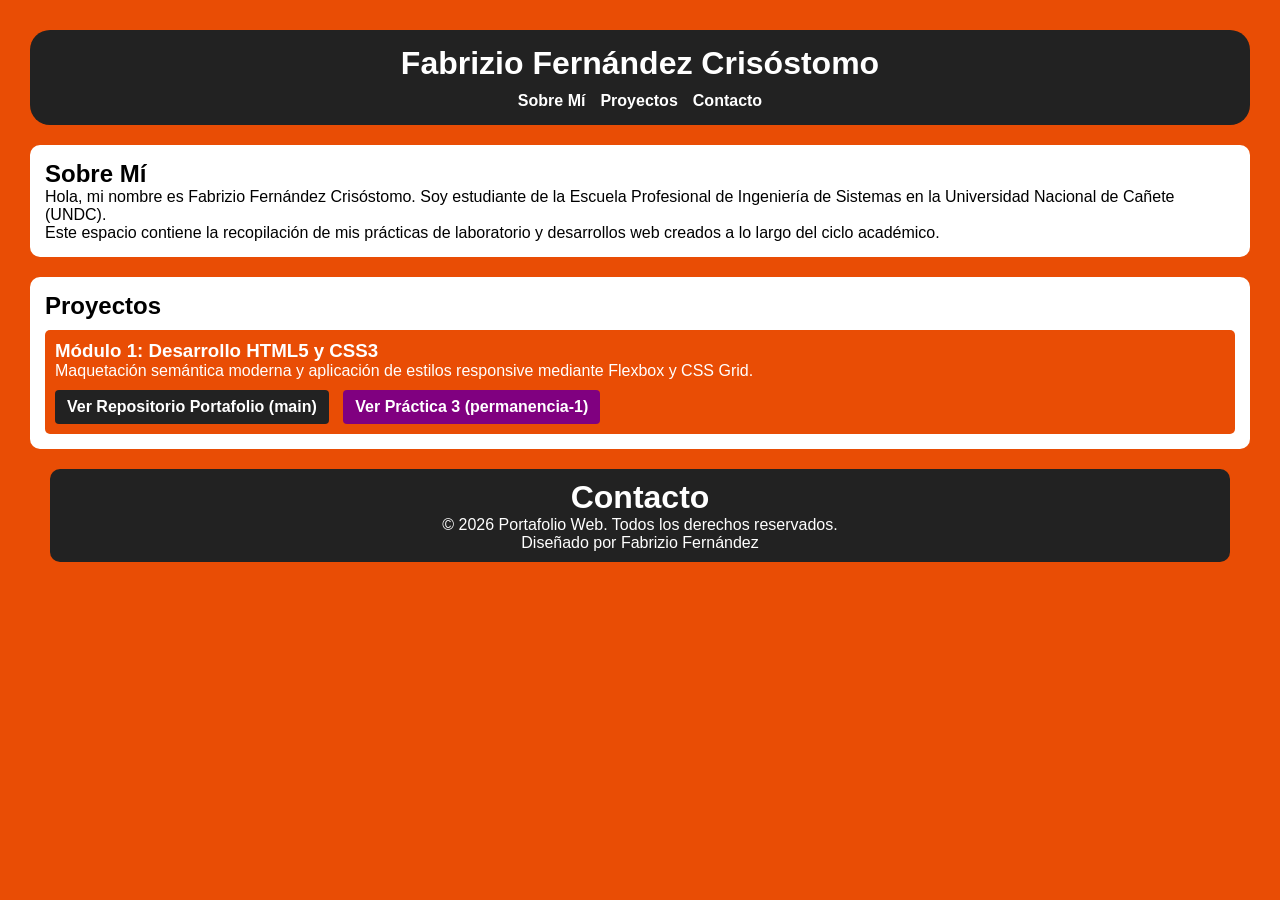
==== index.html @ 47274ccc "Rename Index.html to index.html" ====
<!DOCTYPE html>
<html lang="es">
<head>
    <meta charset="UTF-8">
    <meta name="viewport" content="width=device-width, initial-scale=1.0">
    <title>Portafolio - Fabrizio Fernández</title>
    <link rel="stylesheet" href="styles.css">
</head>
<body>

    <header>
        <h1>Fabrizio Fernández Crisóstomo</h1>
        <nav>
            <ul>
                <li><a href="#sobremi">Sobre Mí</a></li>
                <li><a href="#proyectos">Proyectos</a></li>
                <li><a href="#contacto">Contacto</a></li>
            </ul>
        </nav>
    </header>

    <main>
        <section id="sobremi">
            <h2>Sobre Mí</h2>
            <p>Hola, mi nombre es Fabrizio Fernández Crisóstomo. Soy estudiante de la Escuela Profesional de Ingeniería de Sistemas en la Universidad Nacional de Cañete (UNDC).</p>
            <p>Este espacio contiene la recopilación de mis prácticas de laboratorio y desarrollos web creados a lo largo del ciclo académico.</p>
        </section>

        <section id="proyectos">
            <h2>Proyectos</h2>
            <article>
                <h3>Módulo 1: Desarrollo HTML5 y CSS3</h3>
                <p>Maquetación semántica moderna y aplicación de estilos responsive mediante Flexbox y CSS Grid.</p>
                
                <a href="https://github.com" target="_blank" style="color: white; font-weight: bold; background: #222; padding: 8px 12px; border-radius: 4px; text-decoration: none; display: inline-block; margin-top: 10px; margin-right: 10px;">
                    Ver Repositorio Portafolio (main)
                </a>

                <a href="https://github.com/tree/permanencia-1" target="_blank" style="color: white; font-weight: bold; background: purple; padding: 8px 12px; border-radius: 4px; text-decoration: none; display: inline-block; margin-top: 10px;">
                    Ver Práctica 3 (permanencia-1)
                </a>
            </article>
        </section>

    </main>

    <footer>
        <h1>Contacto</h1>
        <p>&copy; 2026 Portafolio Web. Todos los derechos reservados.</p>
        <p>Diseñado por Fabrizio Fernández</p>
    </footer>

</body>
</html>
---- styles.css ----
* {
    margin: 0;
    padding: 0;
    box-sizing: border-box;
    font-family: Arial, sans-serif;
}

body {
    background: rgb(233, 77, 5); 
    color: #000;
    padding: 30px;
}

header {
    background: #222;
    padding: 15px;
    border-radius: 20px;
    color: white;
    text-align: center;
}

nav ul {
    list-style: none;
    display: flex;
    gap: 15px;
    margin-top: 10px;
    justify-content: center;
}

nav a {
    color: white;
    text-decoration: none;
    font-weight: bold;
}

nav a:hover {
    color: rgb(233, 77, 5);
}

section {
    background: white;
    margin-top: 20px;
    padding: 15px;
    border-radius: 10px;
}

article {
    margin-top: 10px;
    padding: 10px;
    background: rgb(233, 77, 5);
    border-radius: 5px;
    color: white;
}

article a {
    color: white;
    font-weight: bold;
}

/* --- FOOTER --- */
footer {
    margin: 20px;
    padding: 10px;
    background: #222;
    color: white;
    border-radius: 10px;
    text-align: center;
}
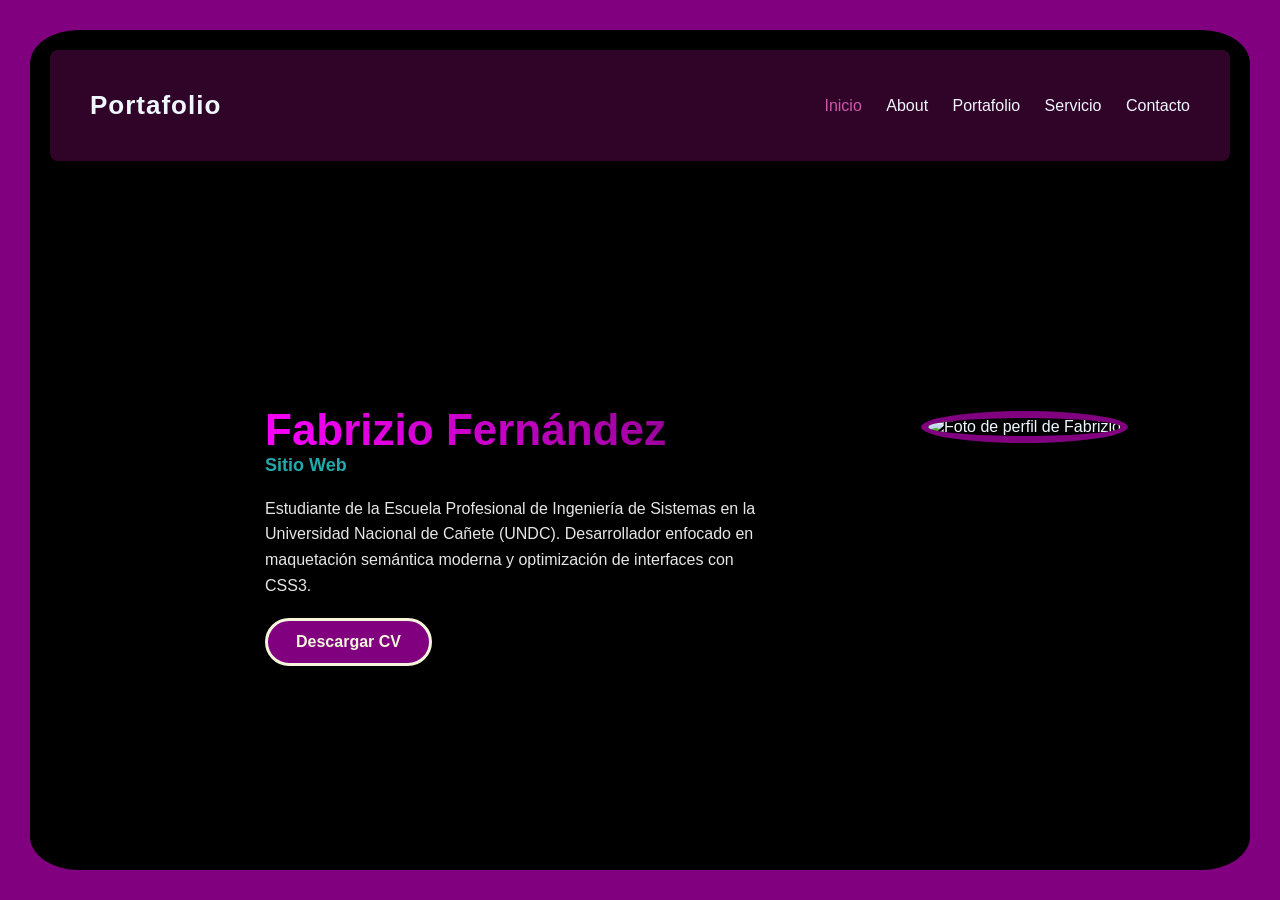
==== commit bf8868b9: "Add files via upload" ====
--- a/index.html
+++ b/index.html
@@ -3,52 +3,47 @@
 <head>
     <meta charset="UTF-8">
     <meta name="viewport" content="width=device-width, initial-scale=1.0">
-    <title>Portafolio - Fabrizio Fernández</title>
+    <title>Portafolio Pro - Fabrizio Fernández</title>
+    <link href="https://jsdelivr.net" rel="stylesheet"/>
     <link rel="stylesheet" href="styles.css">
 </head>
 <body>
 
-    <header>
-        <h1>Fabrizio Fernández Crisóstomo</h1>
-        <nav>
-            <ul>
-                <li><a href="#sobremi">Sobre Mí</a></li>
-                <li><a href="#proyectos">Proyectos</a></li>
-                <li><a href="#contacto">Contacto</a></li>
-            </ul>
-        </nav>
-    </header>
+    <div class="container">
+        <header>
+            <a href="#" class="logo">Portafolio</a>
+            <nav class="navbar">
+                <a href="#" class="active">Inicio</a>
+                <a href="#">About</a>
+                <a href="#">Portafolio</a>
+                <a href="#">Servicio</a>
+                <a href="#">Contacto</a>
+            </nav>
+        </header>
 
-    <main>
-        <section id="sobremi">
-            <h2>Sobre Mí</h2>
-            <p>Hola, mi nombre es Fabrizio Fernández Crisóstomo. Soy estudiante de la Escuela Profesional de Ingeniería de Sistemas en la Universidad Nacional de Cañete (UNDC).</p>
-            <p>Este espacio contiene la recopilación de mis prácticas de laboratorio y desarrollos web creados a lo largo del ciclo académico.</p>
+        <section class="inicio">
+            
+            <div class="download-social">
+                <div class="social-icons">
+                    <a href="https://github.com" target="_blank"><i class="ri-github-fill"></i></a>
+                    <a href="#" target="_blank"><i class="ri-linkedin-box-fill"></i></a>
+                    <a href="#" target="_blank"><i class="ri-instagram-line"></i></a>
+                </div>
+            </div>
+
+            <div class="inicio-detail">
+                <h1>Fabrizio Fernández</h1>
+                <h2>Sitio Web</h2>
+                <p>Estudiante de la Escuela Profesional de Ingeniería de Sistemas en la Universidad Nacional de Cañete (UNDC). Desarrollador enfocado en maquetación semántica moderna y optimización de interfaces con CSS3.</p>
+                <a href="#" class="btn">Descargar CV</a>
+            </div>
+
+           <div class="perfil">
+    <img src="perfil.jpg" alt="Foto de perfil de Fabrizio">
+</div>
+
         </section>
-
-        <section id="proyectos">
-            <h2>Proyectos</h2>
-            <article>
-                <h3>Módulo 1: Desarrollo HTML5 y CSS3</h3>
-                <p>Maquetación semántica moderna y aplicación de estilos responsive mediante Flexbox y CSS Grid.</p>
-                
-                <a href="https://github.com" target="_blank" style="color: white; font-weight: bold; background: #222; padding: 8px 12px; border-radius: 4px; text-decoration: none; display: inline-block; margin-top: 10px; margin-right: 10px;">
-                    Ver Repositorio Portafolio (main)
-                </a>
-
-                <a href="https://github.com/tree/permanencia-1" target="_blank" style="color: white; font-weight: bold; background: purple; padding: 8px 12px; border-radius: 4px; text-decoration: none; display: inline-block; margin-top: 10px;">
-                    Ver Práctica 3 (permanencia-1)
-                </a>
-            </article>
-        </section>
-
-    </main>
-
-    <footer>
-        <h1>Contacto</h1>
-        <p>&copy; 2026 Portafolio Web. Todos los derechos reservados.</p>
-        <p>Diseñado por Fabrizio Fernández</p>
-    </footer>
+    </div>
 
 </body>
 </html>
--- a/styles.css
+++ b/styles.css
@@ -1,68 +1,149 @@
 * {
+    padding: 0;
     margin: 0;
-    padding: 0;
     box-sizing: border-box;
     font-family: Arial, sans-serif;
 }
 
 body {
-    background: rgb(233, 77, 5); 
-    color: #000;
+    height: 100vh; 
+    background: purple; 
     padding: 30px;
+    display: flex;
+    justify-content: center;
+    align-items: center;
 }
 
-header {
-    background: #222;
-    padding: 15px;
-    border-radius: 20px;
-    color: white;
-    text-align: center;
+
+.container {
+    height: 100%;
+    width: 100%;
+    background: black;
+    color: aliceblue;
+    border-radius: 4%; 
+    padding: 20px;
+    display: flex;
+    flex-direction: column;
 }
 
-nav ul {
-    list-style: none;
+
+header {
+    padding: 40px;
     display: flex;
-    gap: 15px;
-    margin-top: 10px;
-    justify-content: center;
+    justify-content: space-between; 
+    align-items: center;
+    background: rgb(48, 4, 41); 
+    border-radius: 8px;
 }
 
-nav a {
-    color: white;
+.logo {
+    font-size: 26px;
+    font-weight: bold;
+    letter-spacing: 1px;
+    color: aliceblue;
     text-decoration: none;
-    font-weight: bold;
+    display: inline-block;
+    transition: transform 0.3s ease;
 }
 
-nav a:hover {
-    color: rgb(233, 77, 5);
+.logo:hover {
+    transform: scale(1.2); 
+    color: rgb(211, 85, 173);
 }
 
-section {
-    background: white;
-    margin-top: 20px;
-    padding: 15px;
-    border-radius: 10px;
+.navbar a {
+    color: aliceblue;
+    text-decoration: none;
+    margin-left: 20px;
+    font-weight: 500;
 }
 
-article {
-    margin-top: 10px;
-    padding: 10px;
-    background: rgb(233, 77, 5);
-    border-radius: 5px;
-    color: white;
+.navbar a.active, .navbar a:hover {
+    color: rgb(211, 85, 173);
 }
 
-article a {
-    color: white;
-    font-weight: bold;
+.inicio {
+    display: flex;
+    align-items: center;
+    justify-content: space-between;
+    gap: 50px;
+    padding: 60px 5% 0;
+    flex: 1;
 }
 
-/* --- FOOTER --- */
-footer {
-    margin: 20px;
-    padding: 10px;
-    background: #222;
-    color: white;
-    border-radius: 10px;
-    text-align: center;
-}+.social-icons {
+    display: flex;
+    flex-direction: column;
+    gap: 15px;
+}
+
+.social-icons a {
+    font-size: 30px;
+    color: purple;
+    text-decoration: none;
+    transition: color 0.3s;
+}
+
+.social-icons a:hover {
+    color: rgb(236, 220, 236);
+}
+
+
+.inicio-detail h1 {
+    font-size: 44px;
+    background: linear-gradient(45deg, #ff00ff, #800080);
+    -webkit-background-clip: text;
+    background-clip: text; 
+    color: transparent; 
+}
+
+.inicio-detail h2 {
+    font-size: 18px;
+    color: rgb(33, 169, 173);
+    margin-bottom: 15px;
+}
+
+.inicio-detail p {
+    margin: 20px 0;
+    line-height: 1.6;
+    font-size: 1rem;
+    color: rgba(255, 255, 255, 0.9);
+    max-width: 500px;
+}
+
+
+.btn {
+    display: inline-block;
+    padding: 12px 28px;
+    background: purple;
+    border: 3px solid currentColor;
+    border-radius: 40px; 
+    color: beige;
+    text-decoration: none;
+    font-weight: 600;
+    transition: all 0.3s ease;
+}
+
+.btn:hover {
+    background: transparent;
+    transform: translateY(-5px); 
+    color: rgb(211, 85, 173);
+}
+
+.perfil {
+    width: 250px;
+    height: 250px;
+}
+
+.perfil img {
+    width: 100%;
+    height: 100%;
+    object-fit: cover; 
+    border-radius: 50%;
+    border: 7px solid purple;
+    transition: transform 0.5s ease;
+}
+
+.perfil img:hover {
+    transform: scale(1.05);
+}
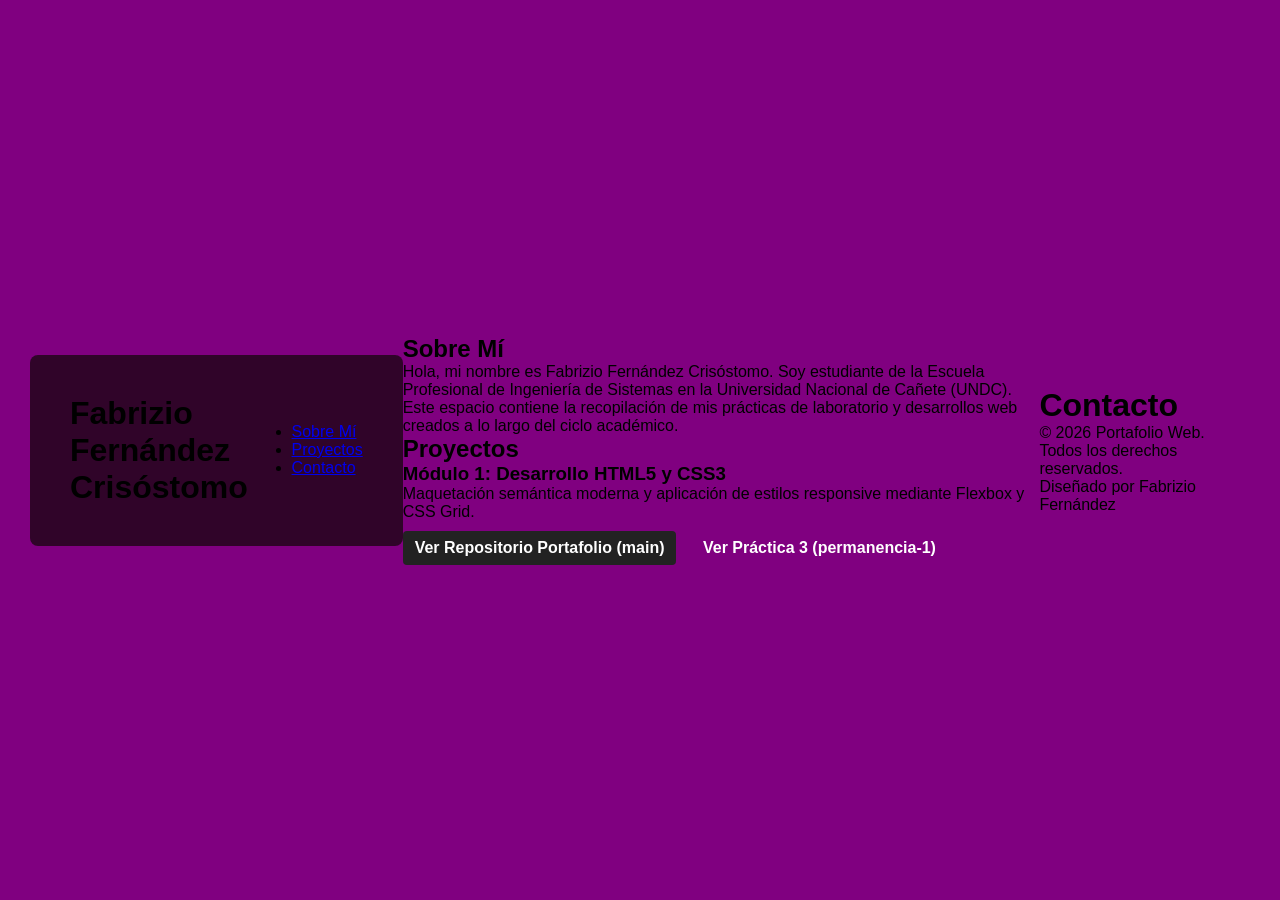
==== commit 1582c7a0: "Update index.html" ====
--- a/index.html
+++ b/index.html
@@ -3,47 +3,52 @@
 <head>
     <meta charset="UTF-8">
     <meta name="viewport" content="width=device-width, initial-scale=1.0">
-    <title>Portafolio Pro - Fabrizio Fernández</title>
-    <link href="https://jsdelivr.net" rel="stylesheet"/>
+    <title>Portafolio - Fabrizio Fernández</title>
     <link rel="stylesheet" href="styles.css">
 </head>
 <body>
 
-    <div class="container">
-        <header>
-            <a href="#" class="logo">Portafolio</a>
-            <nav class="navbar">
-                <a href="#" class="active">Inicio</a>
-                <a href="#">About</a>
-                <a href="#">Portafolio</a>
-                <a href="#">Servicio</a>
-                <a href="#">Contacto</a>
-            </nav>
-        </header>
+    <header>
+        <h1>Fabrizio Fernández Crisóstomo</h1>
+        <nav>
+            <ul>
+                <li><a href="#sobremi">Sobre Mí</a></li>
+                <li><a href="#proyectos">Proyectos</a></li>
+                <li><a href="#contacto">Contacto</a></li>
+            </ul>
+        </nav>
+    </header>
 
-        <section class="inicio">
-            
-            <div class="download-social">
-                <div class="social-icons">
-                    <a href="https://github.com" target="_blank"><i class="ri-github-fill"></i></a>
-                    <a href="#" target="_blank"><i class="ri-linkedin-box-fill"></i></a>
-                    <a href="#" target="_blank"><i class="ri-instagram-line"></i></a>
-                </div>
-            </div>
+    <main>
+        <section id="sobremi">
+            <h2>Sobre Mí</h2>
+            <p>Hola, mi nombre es Fabrizio Fernández Crisóstomo. Soy estudiante de la Escuela Profesional de Ingeniería de Sistemas en la Universidad Nacional de Cañete (UNDC).</p>
+            <p>Este espacio contiene la recopilación de mis prácticas de laboratorio y desarrollos web creados a lo largo del ciclo académico.</p>
+        </section>
 
-            <div class="inicio-detail">
-                <h1>Fabrizio Fernández</h1>
-                <h2>Sitio Web</h2>
-                <p>Estudiante de la Escuela Profesional de Ingeniería de Sistemas en la Universidad Nacional de Cañete (UNDC). Desarrollador enfocado en maquetación semántica moderna y optimización de interfaces con CSS3.</p>
-                <a href="#" class="btn">Descargar CV</a>
-            </div>
+        <section id="proyectos">
+            <h2>Proyectos</h2>
+            <article>
+                <h3>Módulo 1: Desarrollo HTML5 y CSS3</h3>
+                <p>Maquetación semántica moderna y aplicación de estilos responsive mediante Flexbox y CSS Grid.</p>
+                
+                <a href="https://2411010065-lang.github.io/portafolio-ia/" target="_blank" style="color: white; font-weight: bold; background: #222; padding: 8px 12px; border-radius: 4px; text-decoration: none; display: inline-block; margin-top: 10px; margin-right: 10px;">
+                    Ver Repositorio Portafolio (main)
+                </a>
 
-           <div class="perfil">
-    <img src="perfil.jpg" alt="Foto de perfil de Fabrizio">
-</div>
+                <a href="https://github.com/tree/permanencia-1" target="_blank" style="color: white; font-weight: bold; background: purple; padding: 8px 12px; border-radius: 4px; text-decoration: none; display: inline-block; margin-top: 10px;">
+                    Ver Práctica 3 (permanencia-1)
+                </a>
+            </article>
+        </section>
 
-        </section>
-    </div>
+    </main>
+
+    <footer>
+        <h1>Contacto</h1>
+        <p>&copy; 2026 Portafolio Web. Todos los derechos reservados.</p>
+        <p>Diseñado por Fabrizio Fernández</p>
+    </footer>
 
 </body>
 </html>
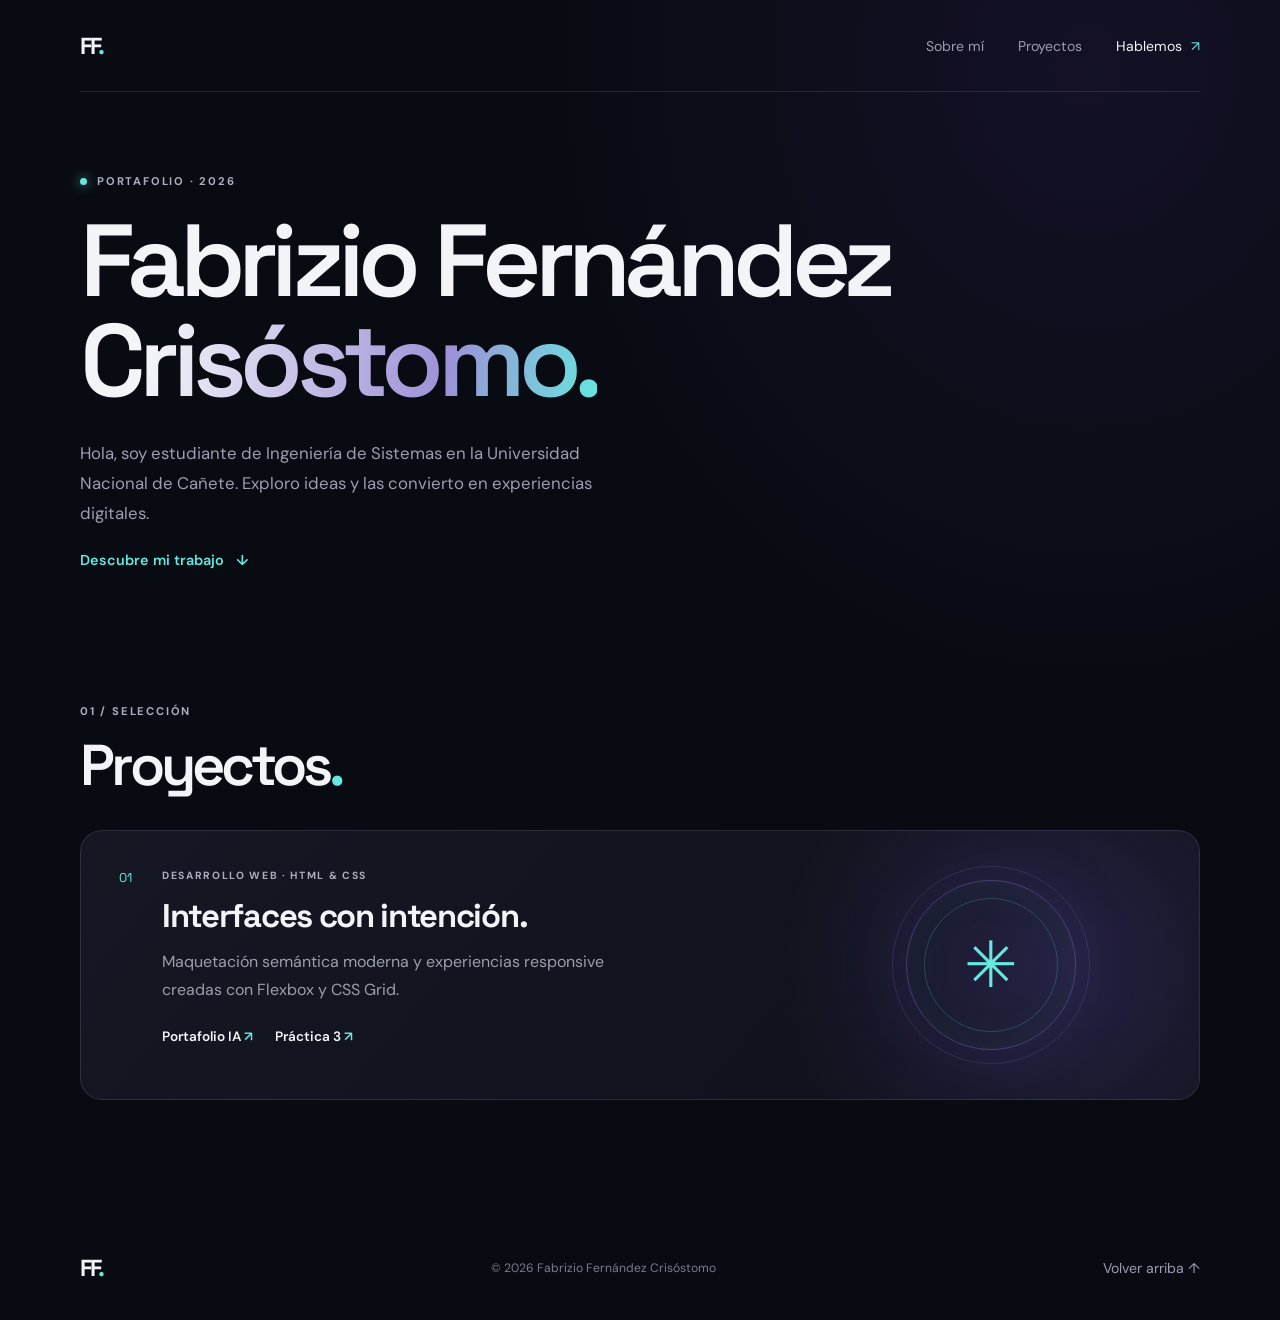
==== commit 405c2697: "Add files via upload" ====
--- a/index.html
+++ b/index.html
@@ -3,51 +3,59 @@
 <head>
     <meta charset="UTF-8">
     <meta name="viewport" content="width=device-width, initial-scale=1.0">
+    <meta name="description" content="Portafolio de Fabrizio Fernández Crisóstomo, estudiante de Ingeniería de Sistemas.">
     <title>Portafolio - Fabrizio Fernández</title>
+    <link rel="preconnect" href="https://fonts.googleapis.com">
+    <link rel="preconnect" href="https://fonts.gstatic.com" crossorigin>
+    <link href="https://fonts.googleapis.com/css2?family=DM+Sans:wght@400;500;600;700&family=Space+Grotesk:wght@400;500;600;700&display=swap" rel="stylesheet">
     <link rel="stylesheet" href="styles.css">
 </head>
 <body>
-
-    <header>
-        <h1>Fabrizio Fernández Crisóstomo</h1>
-        <nav>
+    <header class="site-header">
+        <a class="brand" href="#" aria-label="Inicio">FF<span>.</span></a>
+        <nav aria-label="Navegación principal">
             <ul>
-                <li><a href="#sobremi">Sobre Mí</a></li>
+                <li><a href="#sobremi">Sobre mí</a></li>
                 <li><a href="#proyectos">Proyectos</a></li>
-                <li><a href="#contacto">Contacto</a></li>
+                <li><a class="nav-contact" href="contacto.html">Hablemos <span aria-hidden="true">↗</span></a></li>
             </ul>
         </nav>
     </header>
 
     <main>
-        <section id="sobremi">
-            <h2>Sobre Mí</h2>
-            <p>Hola, mi nombre es Fabrizio Fernández Crisóstomo. Soy estudiante de la Escuela Profesional de Ingeniería de Sistemas en la Universidad Nacional de Cañete (UNDC).</p>
-            <p>Este espacio contiene la recopilación de mis prácticas de laboratorio y desarrollos web creados a lo largo del ciclo académico.</p>
+        <section id="sobremi" class="intro-section">
+            <p class="eyebrow"><span class="status-dot"></span> PORTAFOLIO · 2026</p>
+            <h1>Fabrizio Fernández<br><span>Crisóstomo.</span></h1>
+            <p class="intro-copy">Hola, soy estudiante de Ingeniería de Sistemas en la Universidad Nacional de Cañete. Exploro ideas y las convierto en experiencias digitales.</p>
+            <a class="text-link" href="#proyectos">Descubre mi trabajo <span aria-hidden="true">↓</span></a>
         </section>
 
-        <section id="proyectos">
-            <h2>Proyectos</h2>
+        <section id="proyectos" class="projects-section">
+            <div class="section-heading">
+                <p class="eyebrow">01 / SELECCIÓN</p>
+                <h2>Proyectos<span class="accent-dot">.</span></h2>
+            </div>
             <article>
-                <h3>Módulo 1: Desarrollo HTML5 y CSS3</h3>
-                <p>Maquetación semántica moderna y aplicación de estilos responsive mediante Flexbox y CSS Grid.</p>
-                
-                <a href="https://2411010065-lang.github.io/portafolio-ia/" target="_blank" style="color: white; font-weight: bold; background: #222; padding: 8px 12px; border-radius: 4px; text-decoration: none; display: inline-block; margin-top: 10px; margin-right: 10px;">
-                    Ver Repositorio Portafolio (main)
-                </a>
-
-                <a href="https://github.com/tree/permanencia-1" target="_blank" style="color: white; font-weight: bold; background: purple; padding: 8px 12px; border-radius: 4px; text-decoration: none; display: inline-block; margin-top: 10px;">
-                    Ver Práctica 3 (permanencia-1)
-                </a>
+                <div class="project-number">01</div>
+                <div class="project-content">
+                    <p class="eyebrow">DESARROLLO WEB · HTML &amp; CSS</p>
+                    <h3>Interfaces con intención.</h3>
+                    <p>Maquetación semántica moderna y experiencias responsive creadas con Flexbox y CSS Grid.</p>
+                    <div class="project-links">
+                        <a href="https://2411010065-lang.github.io/portafolio-ia/" target="_blank" rel="noopener noreferrer">Portafolio IA <span aria-hidden="true">↗</span></a>
+                        <a href="https://2411010065-lang.github.io/Proyecto-web/" target="_blank" rel="noopener noreferrer">Práctica 3 <span aria-hidden="true">↗</span></a>
+                    </div>
+                </div>
+                <div class="project-orbit" aria-hidden="true"><span>✳</span></div>
             </article>
         </section>
 
     </main>
 
-    <footer>
-        <h1>Contacto</h1>
-        <p>&copy; 2026 Portafolio Web. Todos los derechos reservados.</p>
-        <p>Diseñado por Fabrizio Fernández</p>
+    <footer class="site-footer">
+        <a class="brand" href="#" aria-label="Volver al inicio">FF<span>.</span></a>
+        <p>&copy; 2026 Fabrizio Fernández Crisóstomo</p>
+        <a href="#sobremi">Volver arriba ↑</a>
     </footer>
 
 </body>
--- a/styles.css
+++ b/styles.css
@@ -1,149 +1,605 @@
+:root {
+    color-scheme: dark;
+    --background: #090b12;
+    --text: #f3f4f8;
+    --muted: #9a9eae;
+    --line: rgba(255, 255, 255, 0.1);
+    --violet: #a78bfa;
+    --cyan: #65e8df;
+    --font-display: "Space Grotesk", sans-serif;
+    --font-body: "DM Sans", sans-serif;
+}
+
 * {
-    padding: 0;
+    box-sizing: border-box;
+}
+
+html {
+    scroll-behavior: smooth;
+}
+
+body {
     margin: 0;
-    box-sizing: border-box;
-    font-family: Arial, sans-serif;
-}
-
-body {
-    height: 100vh; 
-    background: purple; 
-    padding: 30px;
-    display: flex;
-    justify-content: center;
-    align-items: center;
-}
-
-
-.container {
-    height: 100%;
-    width: 100%;
-    background: black;
-    color: aliceblue;
-    border-radius: 4%; 
-    padding: 20px;
-    display: flex;
-    flex-direction: column;
-}
-
-
-header {
-    padding: 40px;
-    display: flex;
-    justify-content: space-between; 
-    align-items: center;
-    background: rgb(48, 4, 41); 
-    border-radius: 8px;
-}
-
-.logo {
-    font-size: 26px;
-    font-weight: bold;
-    letter-spacing: 1px;
-    color: aliceblue;
-    text-decoration: none;
-    display: inline-block;
-    transition: transform 0.3s ease;
-}
-
-.logo:hover {
-    transform: scale(1.2); 
-    color: rgb(211, 85, 173);
-}
-
-.navbar a {
-    color: aliceblue;
-    text-decoration: none;
-    margin-left: 20px;
-    font-weight: 500;
-}
-
-.navbar a.active, .navbar a:hover {
-    color: rgb(211, 85, 173);
-}
-
-.inicio {
+    background:
+        radial-gradient(ellipse at 85% 5%, rgba(75, 48, 144, 0.16), transparent 34rem),
+        var(--background);
+    color: var(--text);
+    font-family: var(--font-body);
+    -webkit-font-smoothing: antialiased;
+}
+
+a {
+    color: inherit;
+}
+
+.site-header,
+.site-footer {
+    width: min(1120px, calc(100% - 64px));
+    margin: 0 auto;
     display: flex;
     align-items: center;
     justify-content: space-between;
-    gap: 50px;
-    padding: 60px 5% 0;
-    flex: 1;
-}
-
-.social-icons {
+}
+
+.site-header {
+    min-height: 92px;
+    border-bottom: 1px solid var(--line);
+}
+
+.brand {
+    color: var(--text);
+    font-family: var(--font-display);
+    font-size: 1.45rem;
+    font-weight: 700;
+    letter-spacing: -0.08em;
+    text-decoration: none;
+}
+
+.brand span,
+.accent-dot {
+    color: var(--cyan);
+}
+
+nav ul {
+    display: flex;
+    align-items: center;
+    gap: 34px;
+    margin: 0;
+    padding: 0;
+    list-style: none;
+}
+
+nav a,
+.site-footer > a:last-child {
+    color: var(--muted);
+    font-size: 0.88rem;
+    text-decoration: none;
+    transition: color 180ms ease;
+}
+
+nav a:hover,
+.site-footer > a:last-child:hover {
+    color: var(--text);
+}
+
+nav .nav-contact {
+    color: var(--text);
+}
+
+.nav-contact span {
+    margin-left: 5px;
+    color: var(--cyan);
+}
+
+main {
+    width: min(1120px, calc(100% - 64px));
+    margin: 0 auto;
+}
+
+.intro-section {
+    min-height: 510px;
     display: flex;
     flex-direction: column;
-    gap: 15px;
-}
-
-.social-icons a {
-    font-size: 30px;
-    color: purple;
+    align-items: flex-start;
+    justify-content: center;
+    padding: 82px 0 90px;
+}
+
+.eyebrow {
+    display: flex;
+    align-items: center;
+    gap: 10px;
+    margin: 0 0 23px;
+    color: #aaaebe;
+    font-size: 0.7rem;
+    font-weight: 700;
+    letter-spacing: 0.16em;
+}
+
+.status-dot {
+    width: 7px;
+    height: 7px;
+    border-radius: 50%;
+    background: var(--cyan);
+    box-shadow: 0 0 12px rgba(101, 232, 223, 0.8);
+}
+
+.intro-section h1,
+.section-heading h2,
+.contact-copy h1,
+.contact-copy h2 {
+    margin: 0;
+    font-family: var(--font-display);
+    font-weight: 600;
+    letter-spacing: -0.065em;
+}
+
+.intro-section h1 {
+    font-size: clamp(3.6rem, 8vw, 6.8rem);
+    line-height: 0.98;
+}
+
+.intro-section h1 span {
+    color: transparent;
+    background: linear-gradient(100deg, var(--text) 15%, #9d91d7 70%, var(--cyan));
+    background-clip: text;
+    -webkit-background-clip: text;
+}
+
+.intro-copy {
+    max-width: 530px;
+    margin: 26px 0 23px;
+    color: var(--muted);
+    font-size: 1.05rem;
+    line-height: 1.8;
+}
+
+.text-link {
+    color: var(--cyan);
+    font-size: 0.9rem;
+    font-weight: 600;
     text-decoration: none;
-    transition: color 0.3s;
-}
-
-.social-icons a:hover {
-    color: rgb(236, 220, 236);
-}
-
-
-.inicio-detail h1 {
-    font-size: 44px;
-    background: linear-gradient(45deg, #ff00ff, #800080);
+}
+
+.text-link span {
+    margin-left: 8px;
+}
+
+.projects-section {
+    padding: 45px 0 115px;
+}
+
+.section-heading {
+    margin-bottom: 28px;
+}
+
+.section-heading .eyebrow {
+    margin-bottom: 10px;
+}
+
+.section-heading h2 {
+    font-size: clamp(2.4rem, 5vw, 3.6rem);
+}
+
+.projects-section article {
+    position: relative;
+    display: flex;
+    min-height: 270px;
+    align-items: flex-start;
+    gap: 30px;
+    overflow: hidden;
+    padding: 38px;
+    border: 1px solid var(--line);
+    border-radius: 22px;
+    background:
+        radial-gradient(circle at 87% 50%, rgba(120, 90, 224, 0.2), transparent 17rem),
+        linear-gradient(130deg, #151824, #10131c 70%);
+}
+
+.project-number {
+    color: var(--cyan);
+    font-family: var(--font-display);
+    font-size: 0.8rem;
+}
+
+.project-content {
+    position: relative;
+    z-index: 1;
+    max-width: 560px;
+}
+
+.project-content .eyebrow {
+    margin-bottom: 13px;
+    font-size: 0.65rem;
+}
+
+.project-content h3 {
+    margin: 0 0 11px;
+    font-family: var(--font-display);
+    font-size: clamp(1.5rem, 3vw, 2.05rem);
+    letter-spacing: -0.04em;
+}
+
+.project-content > p:not(.eyebrow) {
+    max-width: 480px;
+    margin: 0;
+    color: var(--muted);
+    line-height: 1.7;
+}
+
+.project-links {
+    display: flex;
+    flex-wrap: wrap;
+    gap: 22px;
+    margin-top: 25px;
+}
+
+.project-links a {
+    color: var(--text);
+    font-size: 0.85rem;
+    font-weight: 600;
+    text-decoration: none;
+}
+
+.project-links a span {
+    color: var(--cyan);
+}
+
+.project-orbit {
+    position: absolute;
+    top: 50%;
+    right: 11%;
+    display: grid;
+    width: 170px;
+    aspect-ratio: 1;
+    place-items: center;
+    transform: translateY(-50%);
+    border: 1px solid rgba(167, 139, 250, 0.3);
+    border-radius: 50%;
+    color: var(--cyan);
+    font-size: 4rem;
+    box-shadow: 0 0 75px rgba(120, 90, 224, 0.12), inset 0 0 50px rgba(101, 232, 223, 0.06);
+}
+
+.project-orbit::before,
+.project-orbit::after {
+    position: absolute;
+    inset: 17px;
+    border: 1px solid rgba(101, 232, 223, 0.2);
+    border-radius: 50%;
+    content: "";
+}
+
+.project-orbit::after {
+    inset: -15px;
+    border-color: rgba(167, 139, 250, 0.14);
+}
+
+.contact-section {
+    position: relative;
+    isolation: isolate;
+    overflow: hidden;
+    margin: 0 calc((min(1120px, 100vw - 64px) - 100vw) / 2);
+    padding: 108px max(32px, calc((100vw - 1120px) / 2)) 112px;
+    border-top: 1px solid rgba(255, 255, 255, 0.08);
+    border-bottom: 1px solid rgba(255, 255, 255, 0.08);
+    background:
+        radial-gradient(ellipse at 13% 80%, rgba(111, 75, 220, 0.22), transparent 34rem),
+        radial-gradient(ellipse at 83% 13%, rgba(27, 184, 174, 0.12), transparent 28rem),
+        linear-gradient(125deg, #11121d, #0d1119 52%, #10131d);
+}
+
+.contact-glow {
+    position: absolute;
+    z-index: -1;
+    top: 30%;
+    left: 2%;
+    width: 340px;
+    height: 340px;
+    border-radius: 50%;
+    background: rgba(119, 74, 255, 0.14);
+    filter: blur(100px);
+    pointer-events: none;
+}
+
+.contact-shell {
+    position: relative;
+    display: grid;
+    width: min(1120px, 100%);
+    grid-template-columns: 0.9fr 1.1fr;
+    align-items: start;
+    gap: clamp(50px, 8vw, 120px);
+    margin: 0 auto;
+}
+
+.contact-copy {
+    padding-top: 12px;
+}
+
+.contact-copy .eyebrow {
+    margin-bottom: 27px;
+}
+
+.contact-copy h1,
+.contact-copy h2 {
+    font-size: clamp(2.7rem, 5.5vw, 4.7rem);
+    line-height: 1.05;
+}
+
+.contact-copy h1 span,
+.contact-copy h2 span {
+    color: transparent;
+    background: linear-gradient(100deg, #c3adff, #8c72ef 58%, var(--cyan));
+    background-clip: text;
     -webkit-background-clip: text;
-    background-clip: text; 
-    color: transparent; 
-}
-
-.inicio-detail h2 {
-    font-size: 18px;
-    color: rgb(33, 169, 173);
-    margin-bottom: 15px;
-}
-
-.inicio-detail p {
-    margin: 20px 0;
+}
+
+.contact-description {
+    max-width: 410px;
+    margin: 23px 0 0;
+    color: #a6a9b8;
+    font-size: 1rem;
+    line-height: 1.8;
+}
+
+.contact-note {
+    display: flex;
+    align-items: center;
+    gap: 14px;
+    margin-top: 52px;
+}
+
+.note-icon {
+    display: grid;
+    width: 42px;
+    height: 42px;
+    place-items: center;
+    border: 1px solid rgba(101, 232, 223, 0.28);
+    border-radius: 13px;
+    background: rgba(101, 232, 223, 0.07);
+    color: var(--cyan);
+}
+
+.contact-note p {
+    margin: 0;
+    color: #b3b5c2;
+    font-size: 0.84rem;
+    line-height: 1.55;
+}
+
+.contact-form {
+    padding: clamp(25px, 4vw, 40px);
+    border: 1px solid rgba(255, 255, 255, 0.12);
+    border-radius: 20px;
+    background: linear-gradient(145deg, rgba(26, 29, 42, 0.94), rgba(16, 19, 29, 0.96));
+    box-shadow: 0 25px 90px rgba(0, 0, 0, 0.25), 0 0 55px rgba(109, 83, 196, 0.08);
+    backdrop-filter: blur(12px);
+}
+
+.form-heading {
+    display: flex;
+    justify-content: space-between;
+    gap: 12px;
+    margin-bottom: 31px;
+    color: #d6d7e0;
+    font-size: 0.68rem;
+    font-weight: 700;
+    letter-spacing: 0.12em;
+}
+
+.form-step {
+    color: #777b8e;
+    font-size: 0.65rem;
+}
+
+.contact-form label {
+    display: block;
+    margin: 20px 0 9px;
+    color: #dfe0e8;
+    font-size: 0.8rem;
+    font-weight: 600;
+}
+
+.contact-form input,
+.contact-form textarea,
+.contact-form select {
+    display: block;
+    width: 100%;
+    border: 1px solid rgba(255, 255, 255, 0.1);
+    border-radius: 9px;
+    outline: none;
+    background: rgba(7, 9, 15, 0.54);
+    color: var(--text);
+    font: inherit;
+    font-size: 0.88rem;
+    transition: border-color 180ms ease, box-shadow 180ms ease;
+}
+
+.contact-form input {
+    height: 47px;
+    padding: 0 14px;
+}
+
+.contact-form select {
+    height: 47px;
+    padding: 0 14px;
+    appearance: none;
+    background-image: linear-gradient(45deg, transparent 50%, #9a9eae 50%), linear-gradient(135deg, #9a9eae 50%, transparent 50%);
+    background-position: calc(100% - 17px) 20px, calc(100% - 12px) 20px;
+    background-repeat: no-repeat;
+    background-size: 5px 5px, 5px 5px;
+}
+
+.contact-form textarea {
+    min-height: 112px;
+    padding: 13px 14px;
+    resize: vertical;
+}
+
+.contact-form input::placeholder,
+.contact-form textarea::placeholder {
+    color: #6e7282;
+}
+
+.contact-form input:focus,
+.contact-form textarea:focus,
+.contact-form select:focus {
+    border-color: rgba(101, 232, 223, 0.7);
+    box-shadow: 0 0 0 3px rgba(101, 232, 223, 0.09);
+}
+
+.submit-button {
+    display: flex;
+    width: 100%;
+    min-height: 52px;
+    align-items: center;
+    justify-content: space-between;
+    margin-top: 23px;
+    padding: 0 17px;
+    border: 0;
+    border-radius: 9px;
+    background: linear-gradient(105deg, #9174ec, #7963dd 54%, #4fcac3);
+    color: #0b0d14;
+    cursor: pointer;
+    font: inherit;
+    font-size: 0.9rem;
+    font-weight: 700;
+    box-shadow: 0 8px 28px rgba(127, 101, 223, 0.22);
+    transition: filter 180ms ease, transform 180ms ease;
+}
+
+.submit-button:hover {
+    filter: brightness(1.12);
+    transform: translateY(-1px);
+}
+
+.submit-button:disabled {
+    cursor: wait;
+    filter: saturate(0.65);
+    opacity: 0.75;
+    transform: none;
+}
+
+.button-arrow {
+    font-size: 1.15rem;
+}
+
+.form-status {
+    min-height: 1.3em;
+    margin: 13px 0 0;
+    color: #b7f5e9;
+    font-size: 0.82rem;
+    line-height: 1.5;
+}
+
+.form-status.is-error {
+    color: #ff9caa;
+}
+
+.privacy-note {
+    margin: 3px 0 0;
+    color: #777b8d;
+    font-size: 0.7rem;
     line-height: 1.6;
-    font-size: 1rem;
-    color: rgba(255, 255, 255, 0.9);
-    max-width: 500px;
-}
-
-
-.btn {
-    display: inline-block;
-    padding: 12px 28px;
-    background: purple;
-    border: 3px solid currentColor;
-    border-radius: 40px; 
-    color: beige;
-    text-decoration: none;
-    font-weight: 600;
-    transition: all 0.3s ease;
-}
-
-.btn:hover {
-    background: transparent;
-    transform: translateY(-5px); 
-    color: rgb(211, 85, 173);
-}
-
-.perfil {
-    width: 250px;
-    height: 250px;
-}
-
-.perfil img {
-    width: 100%;
-    height: 100%;
-    object-fit: cover; 
-    border-radius: 50%;
-    border: 7px solid purple;
-    transition: transform 0.5s ease;
-}
-
-.perfil img:hover {
-    transform: scale(1.05);
-}
+}
+
+.site-footer {
+    min-height: 105px;
+    gap: 20px;
+}
+
+.site-footer p {
+    color: #787c8c;
+    font-size: 0.76rem;
+}
+
+@media (max-width: 800px) {
+    .site-header,
+    .site-footer,
+    main {
+        width: min(100% - 40px, 560px);
+    }
+
+    .site-header {
+        min-height: 76px;
+    }
+
+    nav ul {
+        gap: 18px;
+    }
+
+    nav a {
+        font-size: 0.78rem;
+    }
+
+    .intro-section {
+        min-height: 460px;
+        padding: 75px 0;
+    }
+
+    .projects-section {
+        padding: 20px 0 85px;
+    }
+
+    .projects-section article {
+        min-height: 290px;
+        gap: 18px;
+        padding: 27px 23px;
+    }
+
+    .project-orbit {
+        right: -53px;
+        width: 130px;
+        opacity: 0.6;
+    }
+
+    .contact-section {
+        margin: 0;
+        padding: 78px 20px;
+        border-radius: 20px;
+    }
+
+    .contact-shell {
+        grid-template-columns: 1fr;
+        gap: 40px;
+    }
+
+    .contact-note {
+        margin-top: 27px;
+    }
+}
+
+@media (max-width: 440px) {
+    nav ul {
+        gap: 12px;
+    }
+
+    nav a {
+        font-size: 0.7rem;
+    }
+
+    .site-footer {
+        flex-wrap: wrap;
+        justify-content: center;
+        padding: 23px 0;
+    }
+
+    .site-footer p {
+        order: 1;
+        width: 100%;
+        margin: 0;
+        text-align: center;
+    }
+}
+
+@media (prefers-reduced-motion: reduce) {
+    html {
+        scroll-behavior: auto;
+    }
+
+    *,
+    *::before,
+    *::after {
+        transition-duration: 0.01ms !important;
+    }
+}
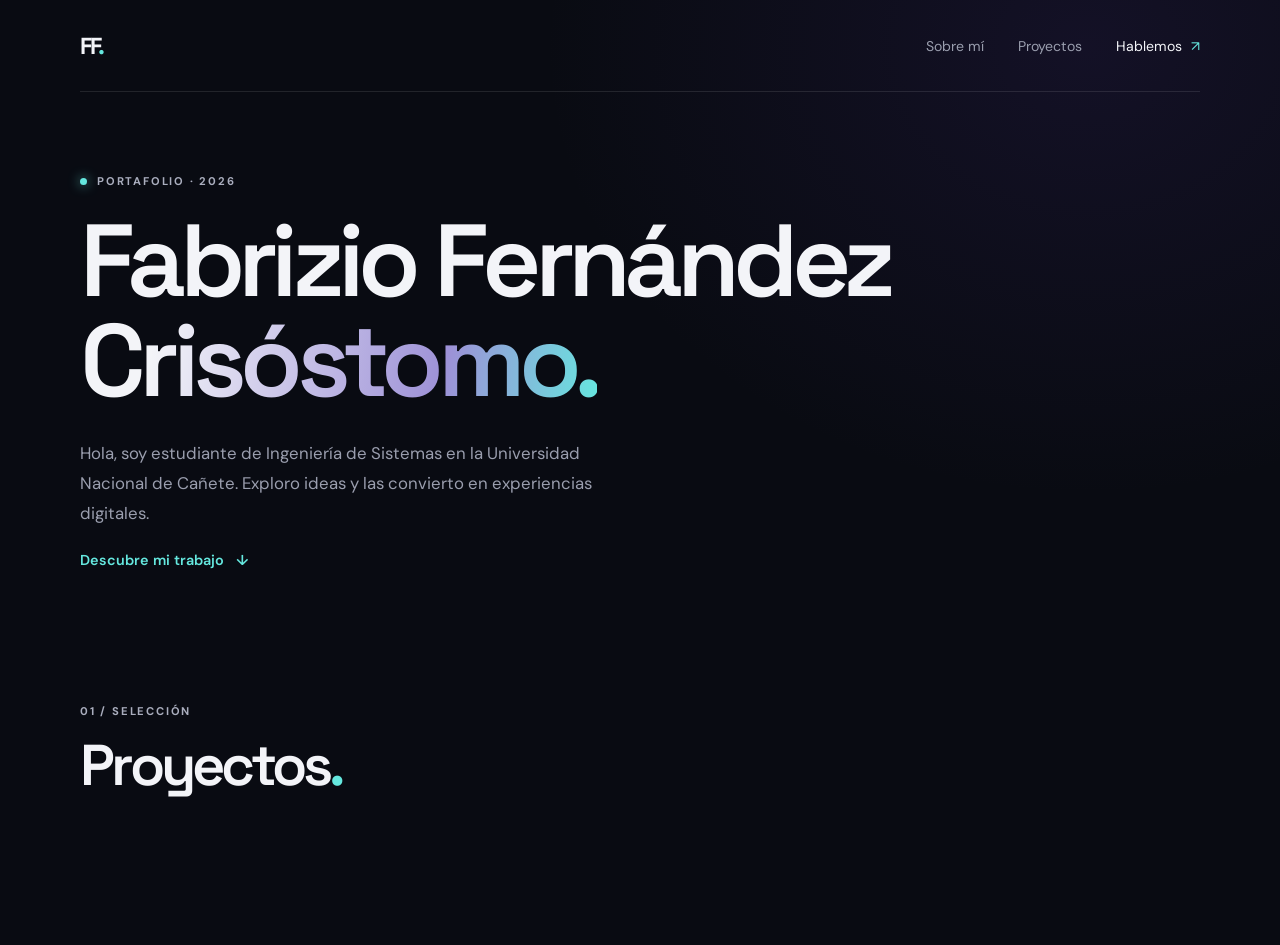
==== commit 62566c69: "Link to published contact form Co-authored-by: Copilot <223556219+Copilot@users.noreply.github.com>" ====
--- a/index.html
+++ b/index.html
@@ -17,10 +17,11 @@
             <ul>
                 <li><a href="#sobremi">Sobre mí</a></li>
                 <li><a href="#proyectos">Proyectos</a></li>
-                <li><a class="nav-contact" href="contacto.html">Hablemos <span aria-hidden="true">↗</span></a></li>
+                <li><a class="nav-contact" href="https://2411010065-lang.github.io/Proyecto-web/contacto.html" target="_blank" rel="noopener noreferrer">Hablemos <span aria-hidden="true">↗</span></a></li>
             </ul>
         </nav>
     </header>
+
 
     <main>
         <section id="sobremi" class="intro-section">
@@ -30,33 +31,8 @@
             <a class="text-link" href="#proyectos">Descubre mi trabajo <span aria-hidden="true">↓</span></a>
         </section>
 
+
         <section id="proyectos" class="projects-section">
             <div class="section-heading">
                 <p class="eyebrow">01 / SELECCIÓN</p>
                 <h2>Proyectos<span class="accent-dot">.</span></h2>
-            </div>
-            <article>
-                <div class="project-number">01</div>
-                <div class="project-content">
-                    <p class="eyebrow">DESARROLLO WEB · HTML &amp; CSS</p>
-                    <h3>Interfaces con intención.</h3>
-                    <p>Maquetación semántica moderna y experiencias responsive creadas con Flexbox y CSS Grid.</p>
-                    <div class="project-links">
-                        <a href="https://2411010065-lang.github.io/portafolio-ia/" target="_blank" rel="noopener noreferrer">Portafolio IA <span aria-hidden="true">↗</span></a>
-                        <a href="https://2411010065-lang.github.io/Proyecto-web/" target="_blank" rel="noopener noreferrer">Práctica 3 <span aria-hidden="true">↗</span></a>
-                    </div>
-                </div>
-                <div class="project-orbit" aria-hidden="true"><span>✳</span></div>
-            </article>
-        </section>
-
-    </main>
-
-    <footer class="site-footer">
-        <a class="brand" href="#" aria-label="Volver al inicio">FF<span>.</span></a>
-        <p>&copy; 2026 Fabrizio Fernández Crisóstomo</p>
-        <a href="#sobremi">Volver arriba ↑</a>
-    </footer>
-
-</body>
-</html>
